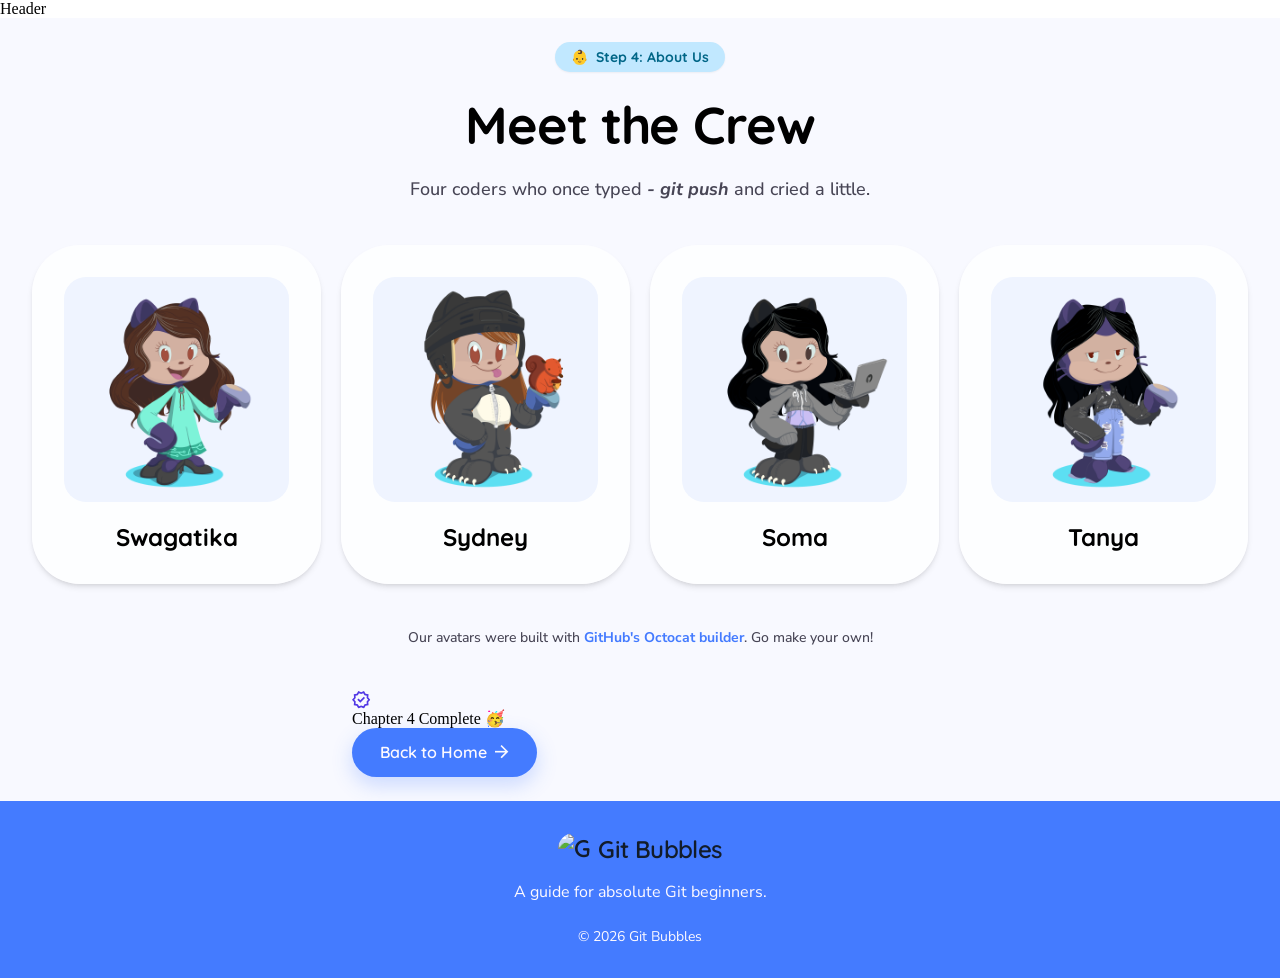
==== about-us/index.html @ 3bafe9e5 "Fix CSS imports and update footer" ====
<!doctype html>
<html lang="en">
  <head>
    <meta charset="UTF-8" />
    <meta name="viewport" content="width=device-width, initial-scale=1.0" />
    <title>Crew behind the Git Bubbles project</title>
    <link rel="preconnect" href="https://fonts.googleapis.com" />
    <link rel="preconnect" href="https://fonts.gstatic.com" crossorigin />
    <link
      href="https://fonts.googleapis.com/css2?family=Fira+Code:wght@300..700&family=Nunito+Sans:wght@300..700&family=Quicksand:wght@300..700&display=swap"
      rel="stylesheet"
    />
    <link rel="stylesheet" href="../styles/main.css" />
  </head>
  <body>
    <header>Header</header>
    <main class="about-background">
      <div class="about-container">
        <section class="about-header">
          <p class="badge"><span>👶</span> Step 4: About Us</p>
          <h1 class="about-header__title">Meet the Crew</h1>
          <p class="about-header__subtitle">
            Four coders who once typed
            <span class="text-italic">- git push</span> and cried a little.
          </p>
        </section>

        <section class="about-team card-grid">
          <article class="card team-card">
            <img
              src="../assets/images/octocat-swagatika.png"
              alt="Swagatika octocat avatar"
              class="team-card__avatar"
              height="100%"
              width="auto"
            />
            <div class="team-card__body">
              <h2 class="team-card__name">Swagatika</h2>
            </div>
          </article>
          <article class="card team-card">
            <img
              src="../assets/images/octocat-sydney.png"
              alt="Sydney octocat avatar"
              class="team-card__avatar"
              height="100%"
              width="auto"
            />
            <div class="team-card__body">
              <h2 class="team-card__name">Sydney</h2>
            </div>
          </article>
          <article class="card team-card">
            <img
              src="../assets/images/octocat-soma.png"
              alt="Soma octocat avatar"
              class="team-card__avatar"
              height="100%"
              width="auto"
            />
            <div class="team-card__body">
              <h2 class="team-card__name">Soma</h2>
            </div>
          </article>
          <article class="card team-card">
            <img
              src="../assets/images/octocat-tetiana.png"
              alt="Tanya octocat avatar"
              class="team-card__avatar"
              height="100%"
              width="auto"
            />
            <div class="team-card__body">
              <h2 class="team-card__name">Tanya</h2>
            </div>
          </article>
        </section>
        <p class="team-credit">
          Our avatars were built with
          <a
            href="https://myoctocat.com/build-your-octocat/"
            class="team-credit__link"
            >GitHub's Octocat builder</a
          >. Go make your own!
        </p>
        <section class="bottom-banner">
          <p class="bottom-banner__status">
            <img
              src="../assets/images/status-icon.svg"
              alt="status icon"
              height="100%"
              width="auto"
              class="status-icon"
            />
            Chapter 4 Complete 🥳
          </p>
          <a href="../index.html" class="button button-primary"
            >Back to Home
            <img
              src="../assets/images/arrow-right.png"
              alt="arrow-right"
              width="14"
              height="14"
          /></a>
        </section>
      </div>
    </main>
    <footer class="footer">
  <div class="footer-container">

    <a href="index.html" class="logo">
      <img
        src="./assets/images/logo.png"
        alt="Git Bubbles logo"
        class="logo__image"
        width="32"
        height="32"
      />
      Git Bubbles
    </a>

    <p class="footer-text">
      A guide for absolute Git beginners.
    </p>

    <p class="footer-copyright">
      &copy; 2026 Git Bubbles
    </p>

  </div>
</footer>
  </div>
  </body>
</html>
---- styles/main.css ----
/* Import all styles used across our website */
@import "./tokens.css";
@import "./base.css";

@import "./components/badge.css";
@import "./components/button.css";
@import "./components/cards.css";
@import "./components/header.css";
@import "./components/logo.css";
@import "./components/footer.css";

@import "./pages/about-us.css";
@import "./pages/branching.css";
@import "./pages/changes.css";
@import "./pages/home.css";
@import "./pages/project.css";
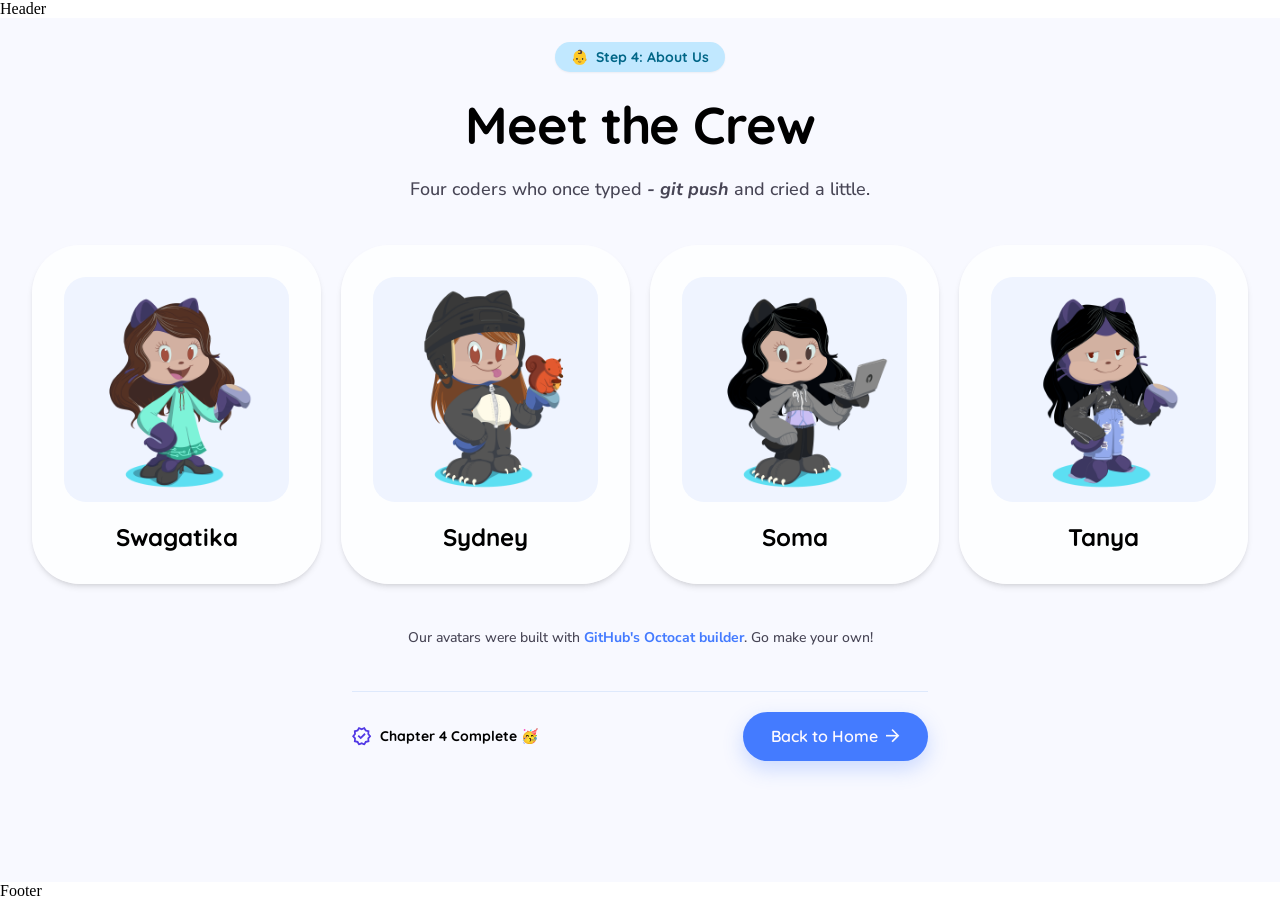
==== commit e057f6a6: "badge-branch" ====
--- a/about-us/index.html
+++ b/about-us/index.html
@@ -105,30 +105,6 @@
         </section>
       </div>
     </main>
-    <footer class="footer">
-  <div class="footer-container">
-
-    <a href="index.html" class="logo">
-      <img
-        src="./assets/images/logo.png"
-        alt="Git Bubbles logo"
-        class="logo__image"
-        width="32"
-        height="32"
-      />
-      Git Bubbles
-    </a>
-
-    <p class="footer-text">
-      A guide for absolute Git beginners.
-    </p>
-
-    <p class="footer-copyright">
-      &copy; 2026 Git Bubbles
-    </p>
-
-  </div>
-</footer>
-  </div>
+    <footer>Footer</footer>
   </body>
 </html>
--- a/styles/main.css
+++ b/styles/main.css
@@ -1,5 +1,4 @@
-
-/* Import all styles used across our website */
+/* Here we keeps all our imports and this files we imports into every index.html */
 @import "./tokens.css";
 @import "./base.css";
 
@@ -8,10 +7,9 @@
 @import "./components/cards.css";
 @import "./components/header.css";
 @import "./components/logo.css";
-@import "./components/footer.css";
 
 @import "./pages/about-us.css";
 @import "./pages/branching.css";
 @import "./pages/changes.css";
+@import "./pages/project.css";
 @import "./pages/home.css";
-@import "./pages/project.css";
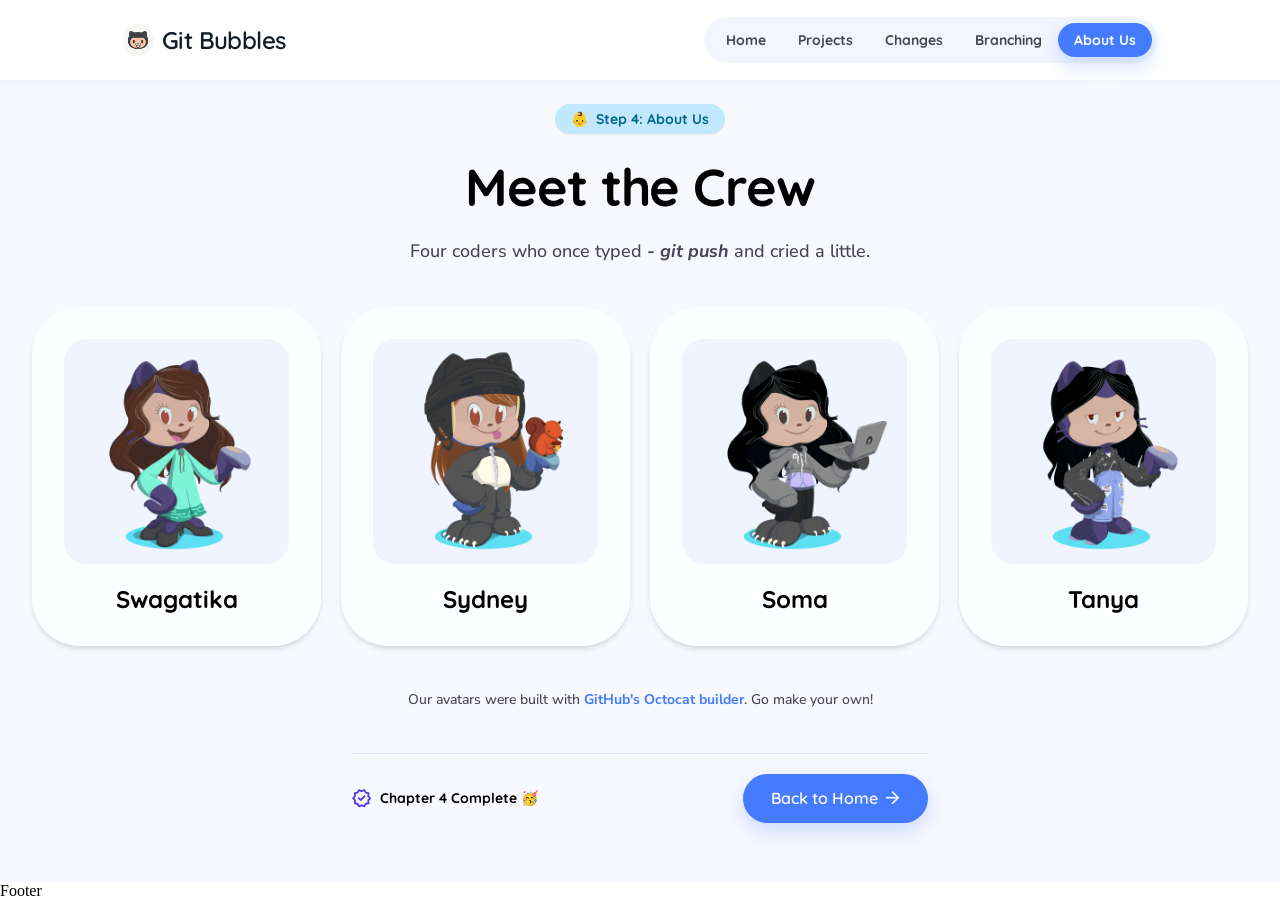
==== commit f262878e: "fix: header for about-us page" ====
--- a/about-us/index.html
+++ b/about-us/index.html
@@ -13,7 +13,55 @@
     <link rel="stylesheet" href="../styles/main.css" />
   </head>
   <body>
-    <header>Header</header>
+  <header class="header">
+      <div class="header__bar">
+        <a href="../index.html" class="logo">
+          <img
+            src="../assets/images/logo.png"
+            alt="Git Bubbles baby-octocat mascot logo"
+            class="logo__image"
+            width="32"
+            height="32"
+          />
+          Git Bubbles
+        </a>
+        <button
+          class="menu-toggle"
+          type="button"
+          popovertarget="header-menu"
+          aria-controls="header-menu"
+        >
+          <span class="menu-toggle__bar"></span>
+          <span class="menu-toggle__bar"></span>
+          <span class="menu-toggle__bar"></span>
+        </button>
+
+        <nav class="header-menu" id="header-menu" popover>
+          <!-- Important: we have a aria-current="page" here, and this is needed for our custom style work  -->
+          <a href="../index.html" class="header-menu__link">
+            home</a
+          >
+          <a href="../projects/index.html" class="header-menu__link">projects</a>
+          <a href="../changes/index.html" class="header-menu__link">changes</a>
+          <a href="../branching/index.html" class="header-menu__link"
+            >branching</a
+          >
+          <a href="../about-us/index.html" class="header-menu__link" aria-current="page">about-us</a>
+        </nav>
+
+        <nav class="header-nav">
+          <a href="../index.html" class="header-nav__link"
+          >home</a
+          >
+          <a href="../projects/index.html" class="header-nav__link">projects</a>
+          <a href="../changes/index.html" class="header-nav__link">changes</a>
+          <a href="../branching/index.html" class="header-nav__link"
+            >branching</a
+          >
+          <a href="../about-us/index.html" class="header-nav__link" aria-current="page">about us</a>
+        </nav>
+      </div>
+    </header>
     <main class="about-background">
       <div class="about-container">
         <section class="about-header">
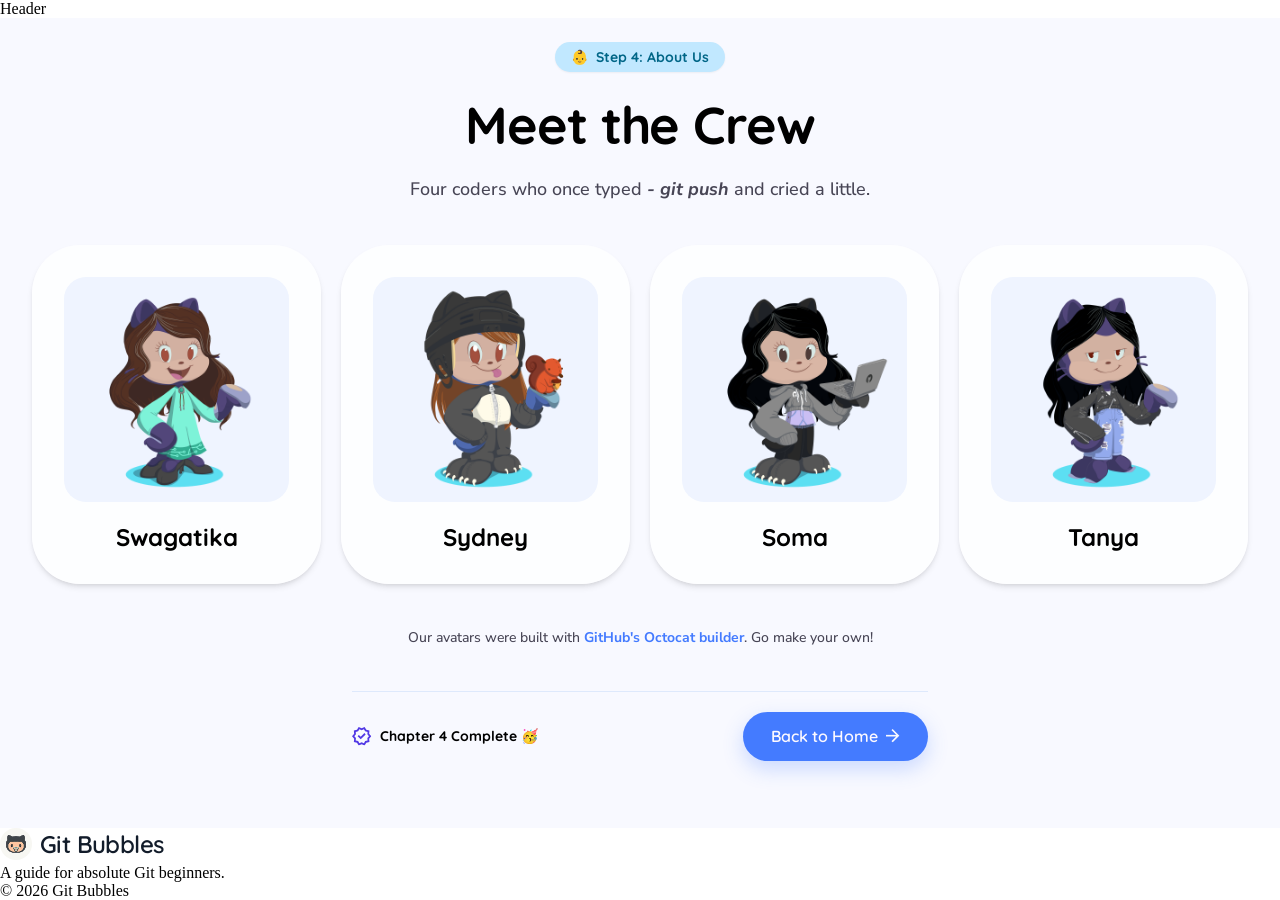
==== commit 301e7ec5: "Fix image paths on all pages" ====
--- a/about-us/index.html
+++ b/about-us/index.html
@@ -13,55 +13,7 @@
     <link rel="stylesheet" href="../styles/main.css" />
   </head>
   <body>
-  <header class="header">
-      <div class="header__bar">
-        <a href="../index.html" class="logo">
-          <img
-            src="../assets/images/logo.png"
-            alt="Git Bubbles baby-octocat mascot logo"
-            class="logo__image"
-            width="32"
-            height="32"
-          />
-          Git Bubbles
-        </a>
-        <button
-          class="menu-toggle"
-          type="button"
-          popovertarget="header-menu"
-          aria-controls="header-menu"
-        >
-          <span class="menu-toggle__bar"></span>
-          <span class="menu-toggle__bar"></span>
-          <span class="menu-toggle__bar"></span>
-        </button>
-
-        <nav class="header-menu" id="header-menu" popover>
-          <!-- Important: we have a aria-current="page" here, and this is needed for our custom style work  -->
-          <a href="../index.html" class="header-menu__link">
-            home</a
-          >
-          <a href="../projects/index.html" class="header-menu__link">projects</a>
-          <a href="../changes/index.html" class="header-menu__link">changes</a>
-          <a href="../branching/index.html" class="header-menu__link"
-            >branching</a
-          >
-          <a href="../about-us/index.html" class="header-menu__link" aria-current="page">about-us</a>
-        </nav>
-
-        <nav class="header-nav">
-          <a href="../index.html" class="header-nav__link"
-          >home</a
-          >
-          <a href="../projects/index.html" class="header-nav__link">projects</a>
-          <a href="../changes/index.html" class="header-nav__link">changes</a>
-          <a href="../branching/index.html" class="header-nav__link"
-            >branching</a
-          >
-          <a href="../about-us/index.html" class="header-nav__link" aria-current="page">about us</a>
-        </nav>
-      </div>
-    </header>
+    <header>Header</header>
     <main class="about-background">
       <div class="about-container">
         <section class="about-header">
@@ -153,6 +105,29 @@
         </section>
       </div>
     </main>
-    <footer>Footer</footer>
+    <footer class="footer">
+  <div class="footer-container">
+
+    <a href="../index.html" class="logo">
+    <img src="../assets/images/logo.png"
+        alt="Git Bubbles logo"
+        class="logo__image"
+        width="32"
+        height="32"
+      />
+      Git Bubbles
+    </a>
+
+    <p class="footer-text">
+      A guide for absolute Git beginners.
+    </p>
+
+    <p class="footer-copyright">
+      &copy; 2026 Git Bubbles
+    </p>
+
+  </div>
+</footer>
+  </div>
   </body>
 </html>
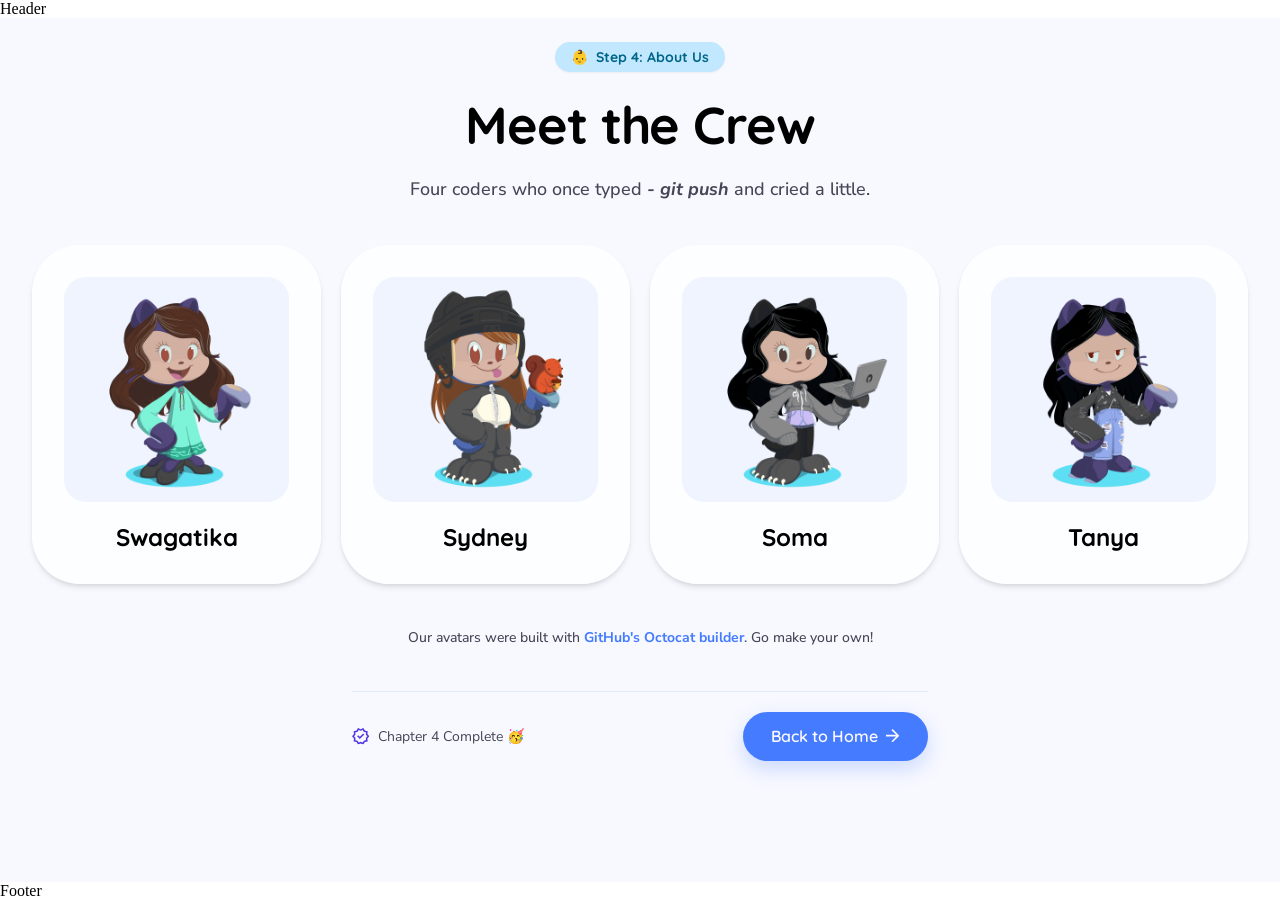
==== commit 29e6f0b6: "Merge pull request #52 from KozerT/fature/incapsulate-styles-for-botton-banner Fature/incapsulate st" ====
--- a/about-us/index.html
+++ b/about-us/index.html
@@ -83,51 +83,29 @@
             >GitHub's Octocat builder</a
           >. Go make your own!
         </p>
-        <section class="bottom-banner">
-          <p class="bottom-banner__status">
+        <nav class="bottom-banner" aria-label="About us navigation">
+          <div class="bottom-banner__status">
             <img
-              src="../assets/images/status-icon.svg"
+              src="../assets/icons/icon-status.svg"
               alt="status icon"
-              height="100%"
-              width="auto"
+              height="18"
+              width="18"
               class="status-icon"
             />
-            Chapter 4 Complete 🥳
-          </p>
+            <span>Chapter 4 Complete 🥳</span>
+          </div>
+
           <a href="../index.html" class="button button-primary"
             >Back to Home
             <img
-              src="../assets/images/arrow-right.png"
+              src="../assets/icons/icon-arrow.svg"
               alt="arrow-right"
               width="14"
               height="14"
           /></a>
-        </section>
+        </nav>
       </div>
     </main>
-    <footer class="footer">
-  <div class="footer-container">
-
-    <a href="../index.html" class="logo">
-    <img src="../assets/images/logo.png"
-        alt="Git Bubbles logo"
-        class="logo__image"
-        width="32"
-        height="32"
-      />
-      Git Bubbles
-    </a>
-
-    <p class="footer-text">
-      A guide for absolute Git beginners.
-    </p>
-
-    <p class="footer-copyright">
-      &copy; 2026 Git Bubbles
-    </p>
-
-  </div>
-</footer>
-  </div>
+    <footer>Footer</footer>
   </body>
 </html>
--- a/styles/main.css
+++ b/styles/main.css
@@ -7,9 +7,10 @@
 @import "./components/cards.css";
 @import "./components/header.css";
 @import "./components/logo.css";
+@import './components/bottom-banner.css';
 
 @import "./pages/about-us.css";
 @import "./pages/branching.css";
 @import "./pages/changes.css";
+@import "./pages/home.css";
 @import "./pages/project.css";
-@import "./pages/home.css";
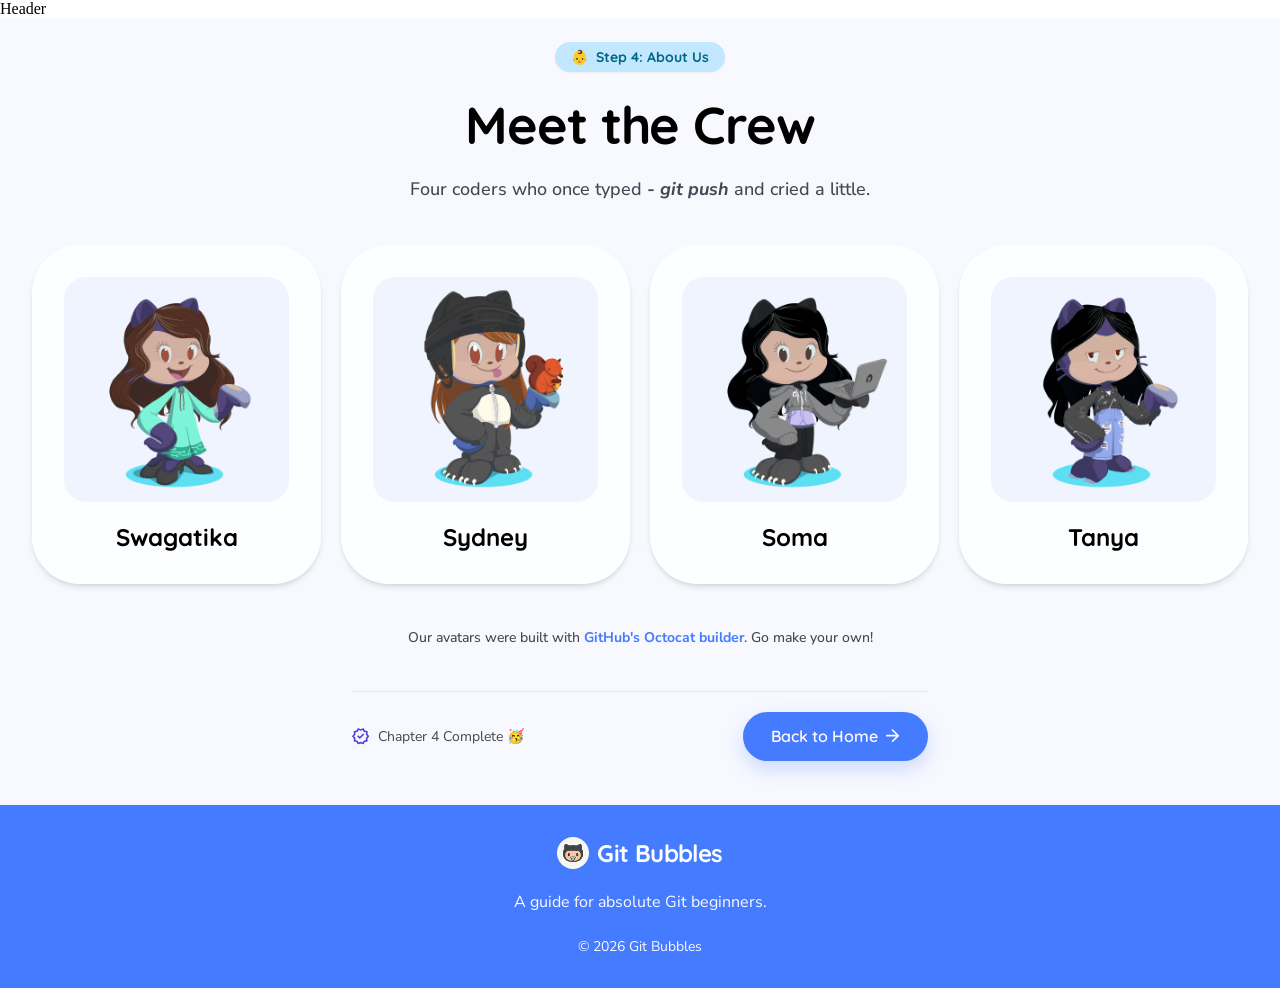
==== commit 817f1bb4: "resolved merge conflict" ====
--- a/about-us/index.html
+++ b/about-us/index.html
@@ -106,6 +106,29 @@
         </nav>
       </div>
     </main>
-    <footer>Footer</footer>
+    <footer class="footer">
+  <div class="footer-container">
+
+    <a href="../index.html" class="logo">
+    <img src="../assets/images/logo.png"
+        alt="Git Bubbles logo"
+        class="logo__image"
+        width="32"
+        height="32"
+      />
+      Git Bubbles
+    </a>
+
+    <p class="footer-text">
+      A guide for absolute Git beginners.
+    </p>
+
+    <p class="footer-copyright">
+      &copy; 2026 Git Bubbles
+    </p>
+
+  </div>
+</footer>
+  </div>
   </body>
 </html>
--- a/styles/main.css
+++ b/styles/main.css
@@ -1,4 +1,5 @@
-/* Here we keeps all our imports and this files we imports into every index.html */
+
+/* Import all styles used across our website */
 @import "./tokens.css";
 @import "./base.css";
 
@@ -7,10 +8,11 @@
 @import "./components/cards.css";
 @import "./components/header.css";
 @import "./components/logo.css";
+@import "./components/footer.css";
 @import './components/bottom-banner.css';
 
 @import "./pages/about-us.css";
 @import "./pages/branching.css";
 @import "./pages/changes.css";
+@import "./pages/project.css";
 @import "./pages/home.css";
-@import "./pages/project.css";
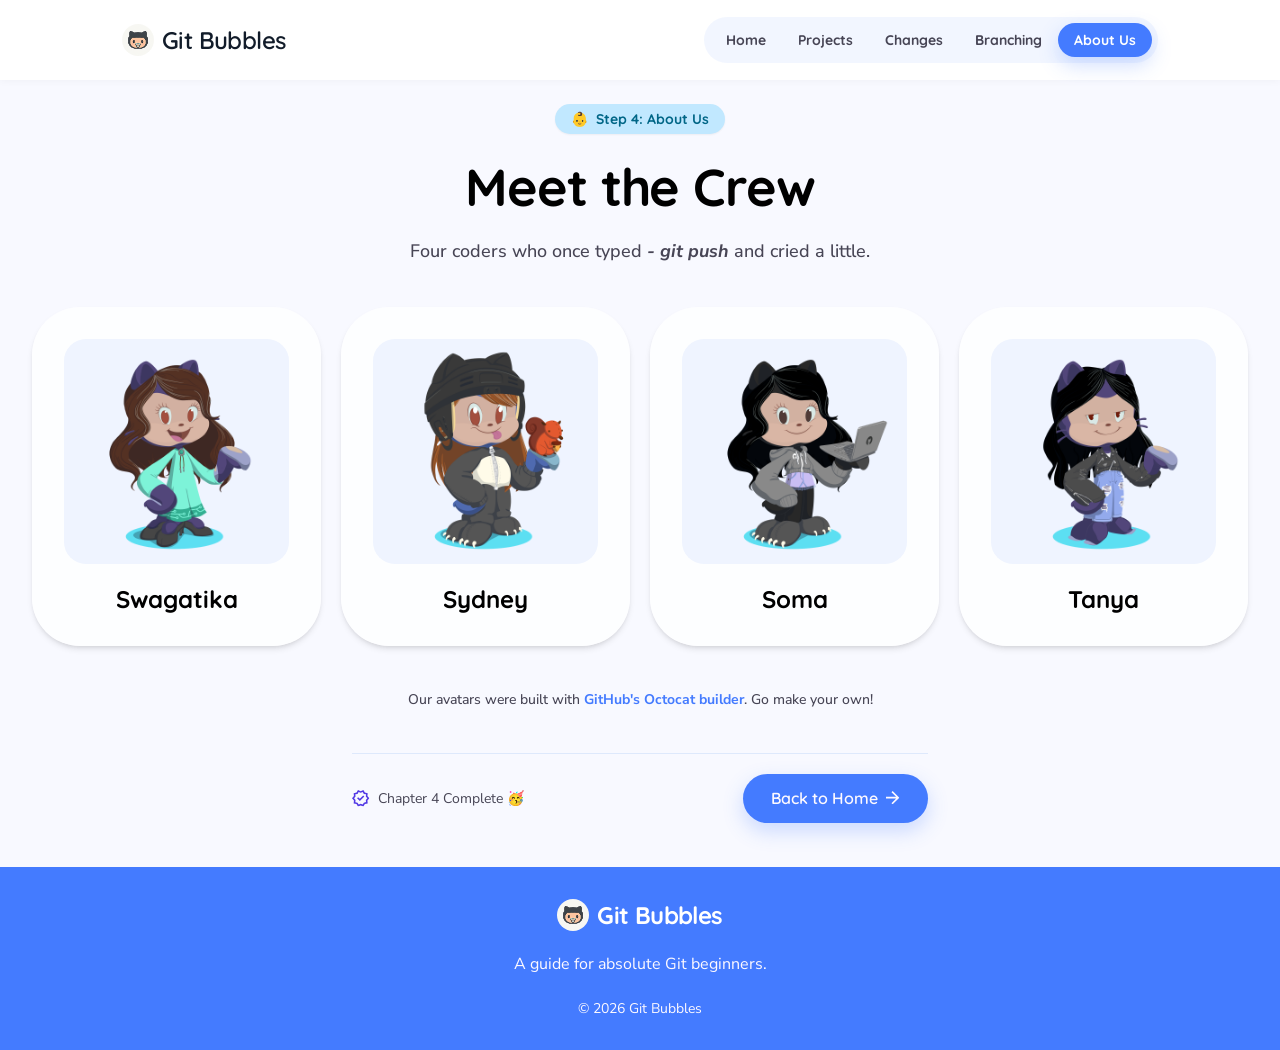
==== commit fdcfd5fb: "Merge latest changes from main" ====
--- a/about-us/index.html
+++ b/about-us/index.html
@@ -13,7 +13,55 @@
     <link rel="stylesheet" href="../styles/main.css" />
   </head>
   <body>
-    <header>Header</header>
+  <header class="header">
+      <div class="header__bar">
+        <a href="../index.html" class="logo">
+          <img
+            src="../assets/images/logo.png"
+            alt="Git Bubbles baby-octocat mascot logo"
+            class="logo__image"
+            width="32"
+            height="32"
+          />
+          Git Bubbles
+        </a>
+        <button
+          class="menu-toggle"
+          type="button"
+          popovertarget="header-menu"
+          aria-controls="header-menu"
+        >
+          <span class="menu-toggle__bar"></span>
+          <span class="menu-toggle__bar"></span>
+          <span class="menu-toggle__bar"></span>
+        </button>
+
+        <nav class="header-menu" id="header-menu" popover>
+          <!-- Important: we have a aria-current="page" here, and this is needed for our custom style work  -->
+          <a href="../index.html" class="header-menu__link">
+            home</a
+          >
+          <a href="../projects/index.html" class="header-menu__link">projects</a>
+          <a href="../changes/index.html" class="header-menu__link">changes</a>
+          <a href="../branching/index.html" class="header-menu__link"
+            >branching</a
+          >
+          <a href="../about-us/index.html" class="header-menu__link" aria-current="page">about-us</a>
+        </nav>
+
+        <nav class="header-nav">
+          <a href="../index.html" class="header-nav__link"
+          >home</a
+          >
+          <a href="../projects/index.html" class="header-nav__link">projects</a>
+          <a href="../changes/index.html" class="header-nav__link">changes</a>
+          <a href="../branching/index.html" class="header-nav__link"
+            >branching</a
+          >
+          <a href="../about-us/index.html" class="header-nav__link" aria-current="page">about us</a>
+        </nav>
+      </div>
+    </header>
     <main class="about-background">
       <div class="about-container">
         <section class="about-header">
